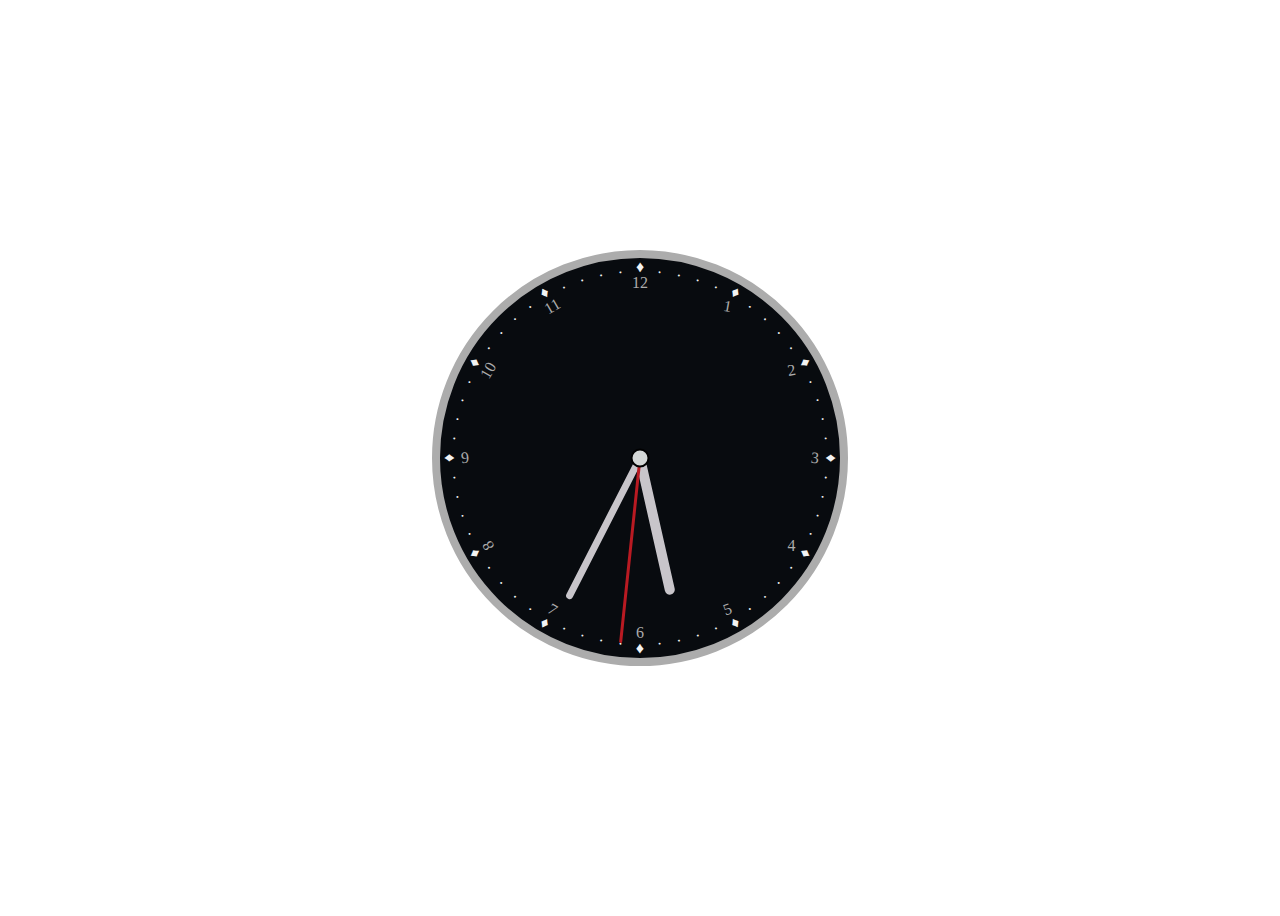
==== index.html @ ea563fd2 "Rename klock.html to index.html" ====
<!DOCTYPE html>
<html lang="en">
<head>
    <meta charset="UTF-8">
    <meta name="viewport" content="width=device-width, initial-scale=1.0">
    <meta http-equiv="X-UA-Compatible" content="ie=edge">
    <title>Document</title>
    <link rel="stylesheet" href="klock.css">
</head>
<body>
    <div class="clockContainer">
        
        <div class="clock">

                <!-- the clock hands (not really actual hands)-->
                <div class="hand hourHand" data-hour-hand ></div>
                <div class="hand minuteHand" data-minute-hand ></div>
                <div class="hand secondHand" data-second-hand ></div>
        
                <!-- the 12 clock numbers 1 through 12 -->
                <div class="numbers number1"><p class="flipNumber1">1</p></div>
                <div class="numbers number2"><p class="flipNumber2">2</p></div>
                <div class="numbers number3"><p class="flipNumber3">3</p></div>
                <div class="numbers number4"><p class="flipNumber4">4</p></div>
                <div class="numbers number5"><p class="flipNumber5">5</p></div>
                <div class="numbers number6"><p class="flipNumber6">6</p></div>
                <div class="numbers number7"><p class="flipNumber7">7</p></div>
                <div class="numbers number8"><p class="flipNumber8">8</p></div>
                <div class="numbers number9"><p class="flipNumber9">9</p></div>
                <div class="numbers number10"><p class="flipNumber10">10</p></div>
                <div class="numbers number11"><p class="flipNumber11">11</p></div>
                <div class="numbers number12"><p class="flipNumber12">12</p></div>
        
        
                <!-- the litte dots between each number, and yes there is 60 of them-->
                <div class="dots dot1">.</div>
                <div class="dots dot2">.</div>
                <div class="dots dot3">.</div>
                <div class="dots dot4">.</div>
                <div class="dots dot5 diamond">♦</div>
                <div class="dots dot6">.</div>
                <div class="dots dot7">.</div>
                <div class="dots dot8">.</div>
                <div class="dots dot9">.</div>
                <div class="dots dot10 diamond">♦</div>
                <div class="dots dot11">.</div>
                <div class="dots dot12">.</div>
                <div class="dots dot13">.</div>
                <div class="dots dot14">.</div>
                <div class="dots dot15 diamond">♦</div>
                <div class="dots dot16">.</div>
                <div class="dots dot17">.</div>
                <div class="dots dot18">.</div>
                <div class="dots dot19">.</div>
                <div class="dots dot20 diamond">♦</div>
                <div class="dots dot21">.</div>
                <div class="dots dot22">.</div>
                <div class="dots dot23">.</div>
                <div class="dots dot24">.</div>
                <div class="dots dot25 diamond">♦</div>
                <div class="dots dot26">.</div>
                <div class="dots dot27">.</div>
                <div class="dots dot28">.</div>
                <div class="dots dot29">.</div>
                <div class="dots dot30 diamond">♦</div>
                <div class="dots dot31">.</div>
                <div class="dots dot32">.</div>
                <div class="dots dot33">.</div>
                <div class="dots dot34">.</div>
                <div class="dots dot35 diamond">♦</div>
                <div class="dots dot36">.</div>
                <div class="dots dot37">.</div>
                <div class="dots dot38">.</div>
                <div class="dots dot39">.</div>
                <div class="dots dot40 diamond">♦</div>
                <div class="dots dot41">.</div>
                <div class="dots dot42">.</div>
                <div class="dots dot43">.</div>
                <div class="dots dot44">.</div>
                <div class="dots dot45 diamond">♦</div>
                <div class="dots dot46">.</div>
                <div class="dots dot47">.</div>
                <div class="dots dot48">.</div>
                <div class="dots dot49">.</div>
                <div class="dots dot50 diamond">♦</div>
                <div class="dots dot51">.</div>
                <div class="dots dot52">.</div>
                <div class="dots dot53">.</div>
                <div class="dots dot54">.</div>
                <div class="dots dot55 diamond">♦</div>
                <div class="dots dot56">.</div>
                <div class="dots dot57">.</div>
                <div class="dots dot58">.</div>
                <div class="dots dot59">.</div>
                <div class="dots dot60 diamond">♦</div>
            </div>
    </div>


      <script src="klock.js"></script>
      <!-- this project was inspired by WebDevSimplified and I used his Javascript Code for this -->
</body>
</html>
---- klock.css ----
body {
  overflow: hidden;
}

.clockContainer {
    display: flex;
    justify-content: center;
    align-items: center;
    min-height: 100vh;

  }
  
  .clock {
    position: relative;
    width: 400px;
    height: 400px;
    border: 8px solid  #acacac;
    background-color: #080B0F;
    border-radius: 50%;

 
  }

  /* the code for the hand class */

.hand {
    --rotation: 0;
    position: absolute;
    bottom: 50%;
    left: 50%;
    border-top-left-radius: 10px;
    border-top-right-radius: 10px;
    transform-origin: bottom;
    z-index: 10;
    transform: translateX(-50%) rotate(calc(var(--rotation) * 1deg));
  }
  

  /* the Properties for the little circle in the middle */
  .clock::after {
    content: '';
    position: absolute;
    background-color:  #D3D6D5;
    border: 2px solid black;
    border-radius: 50%;
    z-index: 100;
    width: 15px;
    height: 15px;
    top: 50%;
    left: 50%;
    transform: translate(-50%, -50%);
  
  }
  

  /* the properties for the three hands */
.secondHand {
    width: 3px;
    height: 46.5%;
    background-color: #B91A22;
  }
  
.minuteHand {
    width: 7px;
    height: 39.5%;
    background-color:  #C8C5CA;
  }
  
.hourHand {
    width: 10px;
    height: 35%;
    background-color:  #C8C5CA;
  }
  
  
.numbers {
    --rotation: 0;
    position: absolute;
    width: 100%;
    height: 100%;
    text-align: center;
    transform: rotate(var(--rotation));
    font-size: 1em;
    color: #acacac;
  }
  /* this rotates all the numbers around the clock */

  .number1 { --rotation: 30deg; }
  .number2 { --rotation: 60deg; }
  .number3 { --rotation: 90deg; }
  .number4 { --rotation: 120deg; }
  .number5 { --rotation: 150deg; }
  .number6 { --rotation: 180deg; }
  .number7 { --rotation: 210deg; }
  .number8 { --rotation: 240deg; }
  .number9 { --rotation: 270deg; }
  .number10 { --rotation: 300deg; }
  .number11 { --rotation: 330deg; }

/* this rotates the number to appear upright and look good to the eyes */
.flipNumber1 { transform: rotate(-20deg);}
.flipNumber2 { transform: rotate(-70deg);}
.flipNumber3 { transform: rotate(-85deg);}
.flipNumber4 { transform: rotate(-120deg);}
.flipNumber5 { transform: rotate(-170deg);}
.flipNumber6 { transform: rotate(-180deg);}
.flipNumber7 { transform: rotate(-180deg);}
.flipNumber9 { transform: rotate(85deg);}


/* this is for the little dots in between the numbers.I thought it was cool because real clocks have them*/

  .dots {
    --rotation: 0;
    transform: rotate(var(--rotation));
    text-align: center;
    width: 400px;
    height: 400px;
    position: absolute;
    color: #F3F3F3;


}
 /* this rotates the little dots around the clock */
.dot1 {--rotation: 6deg;}
.dot2 {--rotation: 12deg;}
.dot3 {--rotation: 18deg;}
.dot4 {--rotation: 24deg;}
.dot5 {--rotation: 30deg; font-weight: bold;}
.dot6 {--rotation: 36deg;}
.dot7 {--rotation: 42deg;}
.dot8 {--rotation: 48deg;}
.dot9 {--rotation: 54deg;}
.dot10 {--rotation: 60deg;font-weight: bold;}
.dot11 {--rotation: 66deg;}
.dot12 {--rotation: 72deg;}
.dot13 {--rotation: 78deg;}
.dot14 {--rotation: 84deg;}
.dot15 {--rotation: 90deg; font-weight: bold;}
.dot16 {--rotation: 96deg;}
.dot17 {--rotation: 102deg;}
.dot18 {--rotation: 108deg;}
.dot19 {--rotation: 114deg ;}
.dot20 {--rotation: 120deg; font-weight: bold;}
.dot21 {--rotation: 126deg;}
.dot22 {--rotation: 132deg;}
.dot23 {--rotation: 138deg;}
.dot24 {--rotation: 144deg;}
.dot25 {--rotation: 150deg; font-weight: bold;}
.dot26 {--rotation: 156deg;}
.dot27 {--rotation: 162deg;}
.dot28 {--rotation: 168deg;}
.dot29 {--rotation: 174deg;}
.dot30 {--rotation: 180deg; font-weight: bold;}
.dot31 {--rotation: 186deg;}
.dot32 {--rotation: 192deg;}
.dot33 {--rotation: 198deg;}
.dot34 {--rotation: 204deg;}
.dot35 {--rotation: 210deg; font-weight: bold;}
.dot36 {--rotation: 216deg;}
.dot37 {--rotation: 222deg;}
.dot38 {--rotation: 228deg;}
.dot39 {--rotation: 234deg;}
.dot40 {--rotation: 240deg; font-weight: bold;}
.dot41 {--rotation: 246deg;}
.dot42 {--rotation: 252deg;}
.dot43 {--rotation: 258deg;}
.dot44 {--rotation: 264deg;}
.dot45 {--rotation: 270deg; font-weight: bold;}
.dot46 {--rotation: 276deg;}
.dot47 {--rotation: 282deg;}
.dot48 {--rotation: 288deg;}
.dot49 {--rotation: 294deg;}
.dot50 {--rotation: 300deg; font-weight: bold;}
.dot51 {--rotation: 306deg;}
.dot52 {--rotation: 312deg;}
.dot53 {--rotation: 318deg;}
.dot54 {--rotation: 324deg;}
.dot55 {--rotation: 330deg; font-weight: bold;}
.dot56 {--rotation: 336deg;}
.dot57 {--rotation: 342deg;}
.dot58 {--rotation: 348deg;}
.dot59 {--rotation: 354deg;}
.dot60 {--rotation: 360deg; font-weight: bold;}
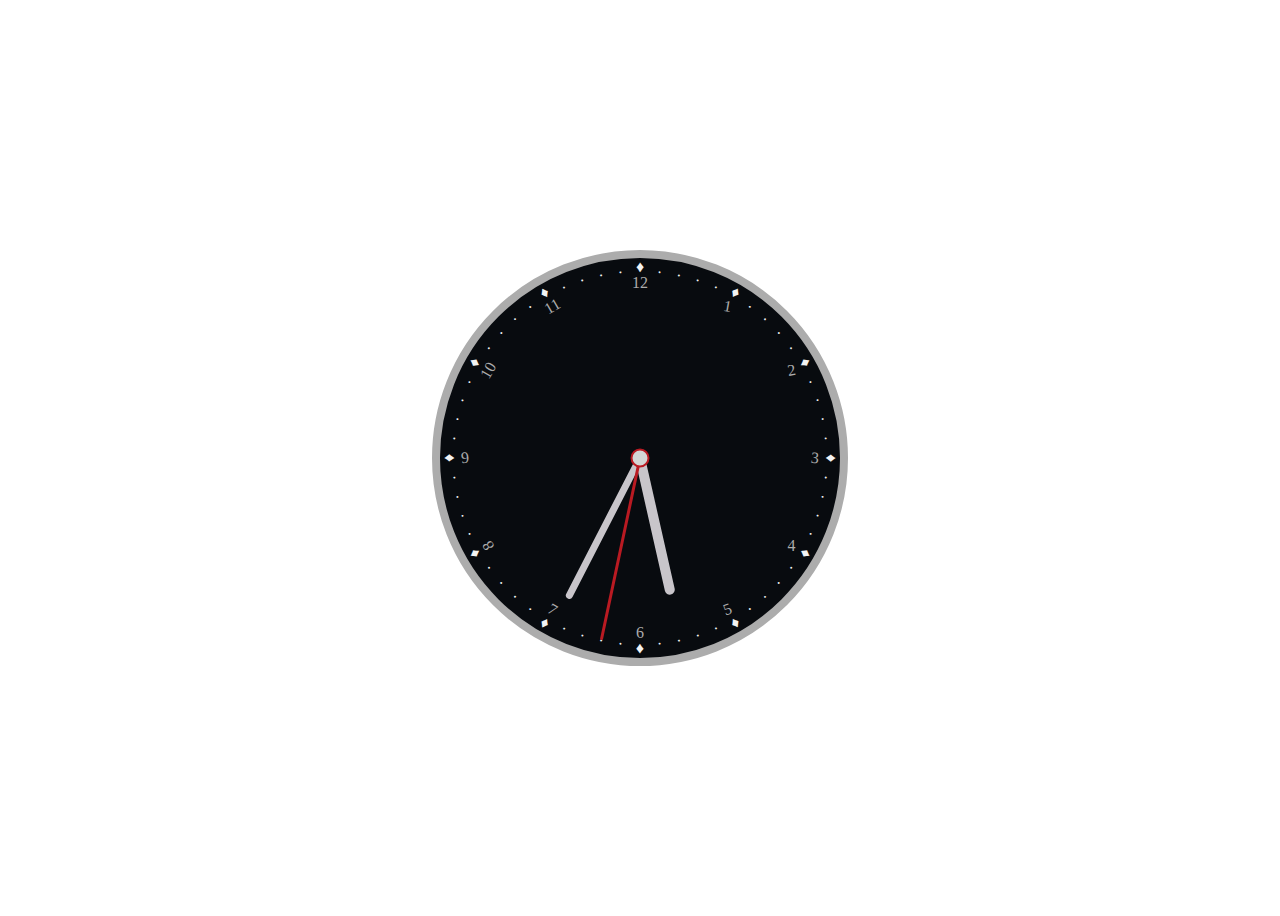
==== commit ad07dafe: "updated the html and css files" ====
--- a/index.html
+++ b/index.html
@@ -4,7 +4,7 @@
     <meta charset="UTF-8">
     <meta name="viewport" content="width=device-width, initial-scale=1.0">
     <meta http-equiv="X-UA-Compatible" content="ie=edge">
-    <title>Document</title>
+    <title>Analog Clock</title>
     <link rel="stylesheet" href="klock.css">
 </head>
 <body>
--- a/klock.css
+++ b/klock.css
@@ -42,7 +42,7 @@
     content: '';
     position: absolute;
     background-color:  #D3D6D5;
-    border: 2px solid black;
+    border: 2px solid #B91A22;
     border-radius: 50%;
     z-index: 100;
     width: 15px;
@@ -83,6 +83,9 @@
     transform: rotate(var(--rotation));
     font-size: 1em;
     color: #acacac;
+    user-select: none;
+    -webkit-user-select: none;
+    -ms-user-select: none;
   }
   /* this rotates all the numbers around the clock */
 
@@ -119,6 +122,9 @@
     height: 400px;
     position: absolute;
     color: #F3F3F3;
+    user-select: none;
+    -webkit-user-select: none;
+    -ms-user-select: none;
 
 
 }
@@ -184,4 +190,6 @@
 .dot59 {--rotation: 354deg;}
 .dot60 {--rotation: 360deg; font-weight: bold;}
   
- + /* .diamond {
+  color: red;
+ } */